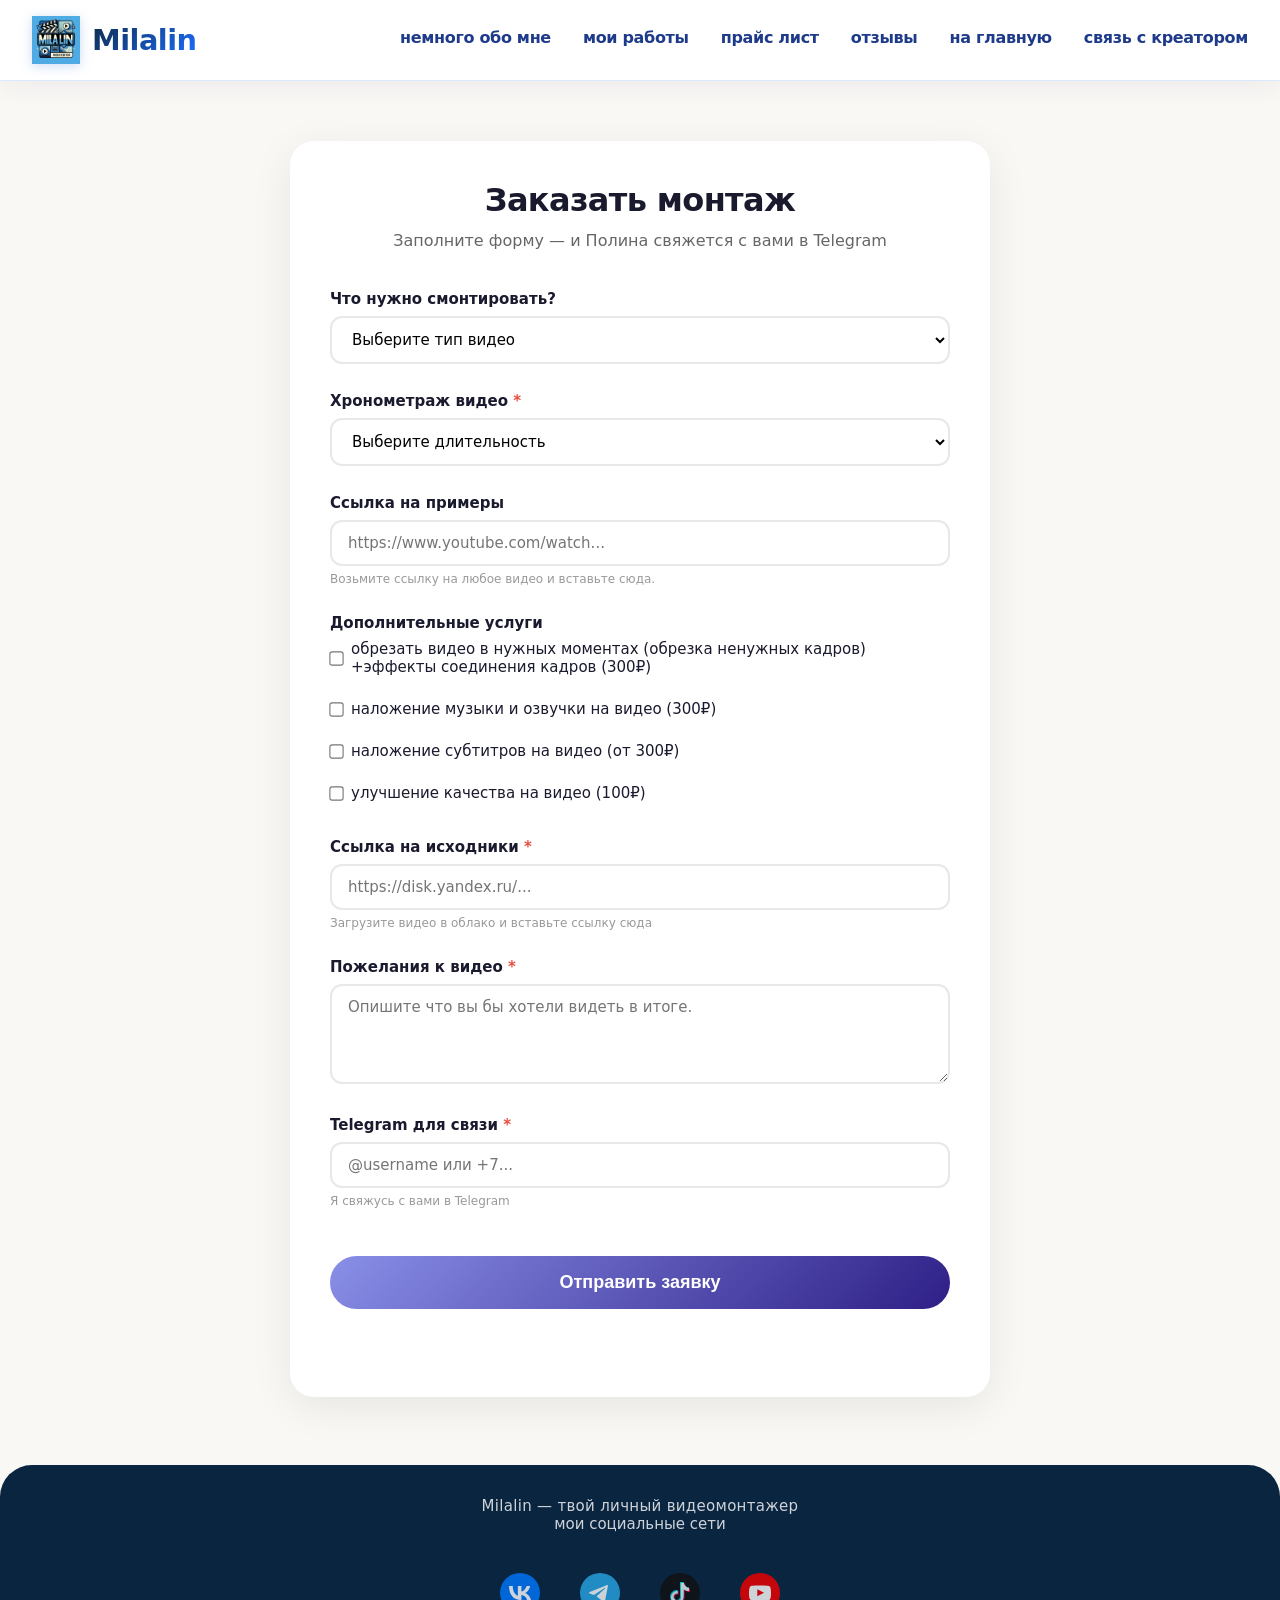
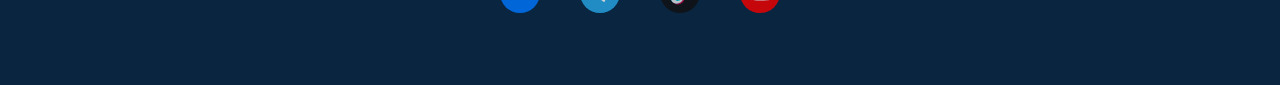
==== order.html @ e3a6c9cb "Update order.html" ====
<!DOCTYPE html>
<html lang="ru">
<head>
    <meta charset="UTF-8">
    <meta name="viewport" content="width=device-width, initial-scale=1.0">
    <title>Заказать монтаж</title>
    <link rel="stylesheet" href="css/style.css">
</head>
<body class="page-order">
    <header>
        <div class="mainHead">
            <div class="logo">
                <div class="logoImg">
                    <img src="css/img/лого.png" alt="Milalin logo">
                </div>
                <div class="logoTxt">
                    <h1>Milalin</h1>
                </div>
            </div>  
            <div class="nav">
                <div class="abMe">
                    <h3>немного обо мне</h3>
                    <ul>
                        <li>обо мне</li>
                        <li>ведение соц. сетей</li>
                        <li>монтаж рилсов</li>
                        <li>монтаж длинных видео</li>
                    </ul>
                </div>
                <div class="myWorks">
                    <h3>мои работы</h3>
                </div>
                <div class="price">
                    <h3>прайс лист</h3>
                    <ul>
                        <li>длинные видео</li>
                        <li>короткие видео</li>
                        <li>наложение субтитров и обрезка</li>
                        <li>тарифы</li>
                    </ul>
                </div>
                <div class="review">
                    <h3>отзывы</h3>
                </div>
                <div class="order">
                   <h3><a href="index.html">на главную</a></h3>
                </div>
                <div class="myCocial">
                    <h3>связь с креатором</h3>
                </div>
            </div>
        </div>
    </header>

    <main class="mainBody order-page">
        <div class="order-container">
            <h1 class="order-title">Заказать монтаж</h1>
            <p class="order-subtitle">Заполните форму — и Полина свяжется с вами в Telegram</p>

            <form id="orderForm" class="order-form" action="https://formsubmit.co/videng_poli@mail.ru" method="POST">

                <input type="hidden" name="_subject" value="Новая заявка на монтаж!">
                <input type="hidden" name="_captcha" value="false">
                <input type="hidden" name="_template" value="table">
                <input type="hidden" name="_next" value="https://paozka.github.io/milalin/order.html">

                <div class="form-group">
                    <label>Что нужно смонтировать? <span class="required"></span></label>
                    <select name="Тип услуги" id="serviceType" required>
                        <option value="">Выберите тип видео</option>
                        <option value="Reels / Shorts / TikTok">Reels / Shorts / TikTok (от 400₽)</option>
                        <option value="YouTube видео / влог">YouTube видео / влог (от 900₽)</option>
                        <option value="Корпоративный ролик">Корпоративный ролик (от 1000₽)</option>
                        <option value="Индивидуальный ролик">Индивидуальный ролик</option>
                    </select>
                </div>
                <div class="form-group">
                    <label>Хронометраж видео <span class="required">*</span></label>
                    <select name="Хронометраж" id="duration" required>
                        <option value="">Выберите длительность</option>
                        <option value="до 1 минуты">до 1 минуты</option>
                        <option value="1-3 минуты">1-3 минуты</option>
                        <option value="3-10 минут">3-10 минут</option>
                        <option value="больше 10 минут">больше 10 минут</option>
                    </select>
                </div>

                <div class="form-group">
                    <label>Ссылка на примеры </label>
                    <input type="url" name="Ссылка на файлы" id="fileLink" placeholder="https://www.youtube.com/watch...">
                    <small>Возьмите ссылку на любое видео и вставьте сюда.</small>
                </div>

                <div class="form-group">
                    <label>Дополнительные услуги</label>
                    <div class="checkbox-group">
                        <label><input type="checkbox" name="Доп услуги[]" value="обрезка (300₽)">  обрезать видео в нужных моментах (обрезка ненужных кадров) +эффекты соединения кадров (300₽)</label>
                        <label><input type="checkbox" name="Доп услуги[]" value="наложение музыки (300₽)"> наложение музыки и озвучки на видео (300₽)</label>
                        <label><input type="checkbox" name="Доп услуги[]" value="наложение субтитров (300₽)"> наложение субтитров на видео (от 300₽)</label>
                        <label><input type="checkbox" name="Доп услуги[]" value="улучшение качества (100₽)"> улучшение качества на видео (100₽)</label>
                    </div>
                </div>

                <div class="form-group">
                    <label>Ссылка на исходники <span class="required">*</span></label>
                    <input type="url" name="Ссылка на файлы" id="fileLink" placeholder="https://disk.yandex.ru/..." required>
                    <small>Загрузите видео в облако и вставьте ссылку сюда</small>
                </div>

                <div class="form-group">
                    <label>Пожелания к видео <span class="required">*</span></label>
                    <textarea name="Комментарий" id="comment" rows="4" placeholder="Опишите что вы бы хотели видеть в итоге." required></textarea>
                </div>

                <div class="form-group">
                    <label>Telegram для связи <span class="required">*</span></label>
                    <input type="text" name="Telegram клиента" id="contact" placeholder="@username или +7..." required>
                    <small>Я свяжусь с вами в Telegram</small>
                </div>

                <button type="submit" class="submit-btn">Отправить заявку</button>
            </form>

            <div id="formStatus" class="form-status"></div>
        </div>
    </main>

    <footer>
        <div class="mainFooter">
            <div class="footerImgs">
                <p>мои социальные сети</p>
                <div class="links">
                    <a href="https://vk.ru/videng_poli"><img src="css/img/вк.svg" alt=""></a>
                    <a href="https://t.me/videng_Poli"><img src="css/img/телеграм.svg" alt=""></a>
                    <a href="https://www.tiktok.com/@linochka.mi?_t=ZS-8zkeqU28EJF&_r=1"><img src="css/img/тик ток.svg" alt=""></a>
                    <a href="https://www.youtube.com/@linochka_mi"><img src="css/img/ютуб.svg" alt=""></a>
                </div>
            </div>
        </div>
    </footer>

    <div class="scroll-top" id="scrollTopBtn">↑</div>

    <script src="js/index.js"></script>
    <script src="js/order.js"></script>
</body>
</html>
---- css/style.css ----
* {
    margin: 0px;
    padding: 0px;
    box-sizing: border-box;
}

body {
    font-family: 'Inter', system-ui, -apple-system, 'Segoe UI', Roboto, 'Helvetica Neue', sans-serif;
    background: linear-gradient(145deg, #f0f7ff 0%, #ffffff 100%);
    color: #0a2b4e;
    scroll-behavior: smooth;
}

h1, h2, h3, h4 {
    font-weight: 600;
    letter-spacing: -0.02em;
}

ul, li {
    list-style: none;
}

img {
    max-width: 100%;
    display: block;
}

a {
    text-decoration: none;
    color: inherit;
}

header {
    background: rgba(255, 255, 255, 0.96);
    backdrop-filter: blur(10px);
    box-shadow: 0px 8px 20px rgba(0, 30, 60, 0.05);
    position: sticky;
    top: 0px;
    z-index: 100;
    border-bottom: 1px solid rgba(0, 112, 243, 0.15);
}

.mainHead {
    max-width: 1400px;
    margin: 0px auto;
    padding: 16px 32px;
    display: flex;
    align-items: center;
    justify-content: space-between;
    flex-wrap: wrap;
    gap: 24px;
}

.logo {
    display: flex;
    align-items: center;
    gap: 12px;
}

.logoImg img {
    width: 48px;
    height: 48px;
    object-fit: contain;
    filter: drop-shadow(0px 2px 6px rgba(0, 80, 200, 0.2));
}

.logoTxt h1 {
    font-size: 28.8px;
    background: linear-gradient(135deg, #0f2b4d, #1a6eff);
    background-clip: text;
    -webkit-background-clip: text;
    color: transparent;
    letter-spacing: -0.5px;
}

.nav {
    display: flex;
    flex-wrap: wrap;
    gap: 32px;
    align-items: baseline;
}

.nav > div {
    cursor: pointer;
    transition: all 0.2s;
    position: relative;
}

.nav h3 {
    font-size: 16px;
    font-weight: 600;
    color: #1e3a8a;
    border-bottom: 2px solid transparent;
    transition: 0.2s;
    padding-bottom: 4px;
}

.nav h3:hover {
    border-bottom-color: #1a6eff;
    color: #0f52ba;
}

.nav ul {
    position: absolute;
    top: 130%;
    left: 0px;
    background: white;
    min-width: 200px;
    border-radius: 20px;
    box-shadow: 0px 20px 35px -12px rgba(0, 0, 0, 0.1);
    padding: 12.8px 0px;
    opacity: 0;
    visibility: hidden;
    transform: translateY(-8px);
    transition: 0.2s ease;
    z-index: 50;
    border: 1px solid rgba(0, 112, 243, 0.2);
    backdrop-filter: blur(4px);
}

.nav > div:hover ul {
    opacity: 1;
    visibility: visible;
    transform: translateY(0px);
}

.nav ul li {
    padding: 8px 19.2px;
    font-size: 14.4px;
    color: #1e293b;
    transition: 0.1s;
}

.nav ul li:hover {
    background: #eef4ff;
    color: #1a6eff;
    font-weight: 500;
}

.mainBody {
    max-width: 1400px;
    margin: 0px auto;
    padding: 32px 32px 48px;
}

.abMeInf {
    display: grid;
    grid-template-columns: repeat(auto-fit, minmax(280px, 1fr));
    gap: 32px;
    margin-bottom: 80px;
}

.abMeInf > div {
    background: rgba(255, 255, 255, 0.85);
    backdrop-filter: blur(2px);
    border-radius: 32px;
    padding: 28.8px;
    box-shadow: 0px 15px 35px -12px rgba(0, 50, 100, 0.08);
    transition: all 0.3s;
    border: 1px solid rgba(26, 110, 255, 0.2);
}

.abMeInf > div:hover {
    transform: translateY(-6px);
    border-color: rgba(26, 110, 255, 0.5);
    box-shadow: 0px 25px 40px -14px rgba(26, 110, 255, 0.2);
}

.abMeh2 h2 {
    font-size: 27.2px;
    background: linear-gradient(120deg, #0a2b4e, #2b6ef0);
    background-clip: text;
    -webkit-background-clip: text;
    color: transparent;
    margin-bottom: 16px;
    border-left: 5px solid #1a6eff;
    padding-left: 16px;
}

.content p {
    line-height: 1.5;
    color: #1e2f44;
    font-weight: 400;
}

.myWorksInf {
    background: linear-gradient(135deg, #eef2ff, #ffffff);
    border-radius: 40px;
    padding: 32px;
    margin: 48px 0px;
    text-align: center;
    border: 1px solid #cbdffc;
    box-shadow: 0px 12px 25px -10px rgba(0, 0, 0, 0.05);
}

.myWorksInf::before {
    content: "Мои работы (портфолио)";
    font-size: 32px;
    font-weight: 700;
    display: block;
    color: #1e3a8a;
    margin-bottom: 16px;
}

.myWorksInf::after {
    content: "Монтаж Reels | Vlog | Коммерция | Креатив";
    display: block;
    font-size: 17.6px;
    color: #2c5282;
    letter-spacing: -0.2px;
}

.priceInf {
    display: flex;
    flex-direction: column;
    gap: 40px;
    margin: 64px 0px;
}

.priceLong ul, .priceShort ul, .priceProcessing ul {
    display: flex;
    flex-wrap: wrap;
    gap: 16px;
    justify-content: flex-start;
}

.priceLong li, .priceShort li, .priceProcessing li {
    background: white;
    border-radius: 60px;
    padding: 11.2px 22.4px;
    font-weight: 500;
    box-shadow: 0px 3px 10px rgba(0, 0, 0, 0.02);
    border: 1px solid #d9e9ff;
    color: #0f2b4d;
    transition: 0.2s;
}

.priceLong li:hover, .priceShort li:hover, .priceProcessing li:hover {
    background: #eef4ff;
    border-color: #1a6eff;
    transform: scale(1.02);
}

.rate {
    display: grid;
    grid-template-columns: repeat(auto-fit, minmax(260px, 1fr));
    gap: 32px;
    margin-top: 32px;
}

.rate > div {
    background: #ffffffdd;
    backdrop-filter: blur(4px);
    border-radius: 32px;
    padding: 28.8px;
    transition: all 0.25s;
    border: 1px solid #cde3ff;
    box-shadow: 0px 12px 24px -16px rgba(0, 0, 0, 0.1);
}

.rate > div:hover {
    transform: scale(1.02);
    border-color: #2b6ef0;
    background: white;
}

.rate h2 {
    font-size: 30.4px;
    text-transform: uppercase;
    background: linear-gradient(125deg, #1e3a8a, #3b82f6);
    background-clip: text;
    -webkit-background-clip: text;
    color: transparent;
    margin-bottom: 19.2px;
    letter-spacing: -0.5px;
}

.rate ul li {
    margin-bottom: 12px;
    font-size: 14.4px;
    padding-left: 24px;
    position: relative;
    line-height: 1.4;
}

.rate ul li::before {
    content: "▹";
    position: absolute;
    left: 0px;
    color: #1a6eff;
    font-weight: bold;
}

.reviewInf {
    background: #f8fcff;
    border-radius: 32px;
    padding: 32px;
    text-align: center;
    margin-top: 48px;
    border: 1px dashed #3b82f6;
}

.reviewInf h3 {
    font-size: 28.8px;
    color: #0f2b4d;
}

.mainFooter {
    background: #0a2540;
    margin-top: 48px;
    padding: 32px;
    border-radius: 32px 32px 0px 0px;
    text-align: center;
    color: white;
}

.footerImgs {
    font-size: 15px;
    opacity: 0.8;
}

.links{
    padding: 20px;
    display: flex;
    justify-content: center ;
    
}
.links a {
    margin: 20px;
}

.footerImgs::before {
    content: "Milalin — твой личный видеомонтажер";
    letter-spacing: 0.3px;
}

#reviewSlider {
    margin-top: 16px;
    font-style: italic;
    background: #ffffffaa;
    border-radius: 28px;
    padding: 16px;
}

#nextReviewBtn {
    background: #1a6eff;
    border: none;
    color: white;
    padding: 8px 22.4px;
    border-radius: 40px;
    margin-top: 16px;
    cursor: pointer;
    font-weight: 600;
    transition: 0.2s;
}

#nextReviewBtn:hover {
    background: #0f52ba;
    transform: scale(1.02);
}

.mainFooter {
    margin-top: 8px;
    font-size: 12.8px;
}

@media (max-width: 780px) {
    .mainHead {
        flex-direction: column;
        align-items: center;
    }
    .nav {
        justify-content: center;
        gap: 16px;
    }
    .abMeInf {
        grid-template-columns: 1fr;
    }
    .rate {
        grid-template-columns: 1fr;
    }
}

.scroll-top {
    position: fixed;
    bottom: 32px;
    right: 32px;
    background: #1a6eff;
    color: white;
    width: 48px;
    height: 48px;
    border-radius: 60px;
    display: flex;
    align-items: center;
    justify-content: center;
    cursor: pointer;
    box-shadow: 0px 8px 20px rgba(26, 110, 255, 0.3);
    transition: 0.2s;
    opacity: 0;
    visibility: hidden;
    z-index: 99;
    border: none;
    font-size: 22.4px;
}

.scroll-top.show {
    opacity: 1;
    visibility: visible;
}

.scroll-top:hover {
    background: #0f52ba;
    transform: translateY(-3px);
}

.myCocial h3 {
    cursor: pointer;
}


.reviewsGallery {
    position: relative;
    max-width: 500px;
    margin: 24px auto 0px;
    min-height: 400px;
}

.reviewCard {
    display: none;
    animation: fadeIn 0.3s ease;
}

.reviewCard.active {
    display: block;
}

.reviewCard img {
    width: 100%;
    max-width: 450px;
    margin: 0px auto;
    border-radius: 24px;
    box-shadow: 0px 12px 28px rgba(0, 0, 0, 0.12);
    background: white;
    object-fit: contain;
}

.reviewAuthor {
    text-align: center;
    margin-top: 16px;
    font-weight: 500;
    color: #1e3a8a;
    font-size: 14px;
}

.galleryControls {
    display: flex;
    align-items: center;
    justify-content: center;
    gap: 24px;
    margin-top: 24px;
    flex-wrap: wrap;
}

.galleryBtn {
    background: #1a6eff;
    border: none;
    color: white;
    padding: 10px 24px;
    border-radius: 40px;
    cursor: pointer;
    font-weight: 600;
    transition: 0.2s;
    font-size: 14px;
}

.galleryBtn:hover {
    background: #0f52ba;
    transform: scale(1.02);
}

.galleryDots {
    display: flex;
    gap: 12px;
}

.dot {
    width: 10px;
    height: 10px;
    border-radius: 50%;
    background: #cbd5e1;
    cursor: pointer;
    transition: 0.2s;
}

.dot.active {
    background: #1a6eff;
    width: 24px;
    border-radius: 10px;
}

.dot:hover {
    background: #3b82f6;
}

@keyframes fadeIn {
    from {
        opacity: 0;
        transform: translateX(20px);
    }
    to {
        opacity: 1;
        transform: translateX(0px);
    }
}

@media (max-width: 580px) {
    .reviewCard img {
        max-width: 100%;
    }
    .reviewsGallery {
        max-width: 100%;
    }
}
.page-order {
    background: #faf8f5;
}

.order-page {
    padding: 60px 20px;
}

.order-container {
    max-width: 700px;
    margin: 0 auto;
    background: white;
    border-radius: 24px;
    padding: 40px;
    box-shadow: 0 10px 40px rgba(0,0,0,0.08);
}

.order-title {
    font-size: 32px;
    text-align: center;
    margin-bottom: 12px;
    color: #1a1a2e;
}

.order-subtitle {
    text-align: center;
    color: #666;
    margin-bottom: 40px;
    font-size: 16px;
}

.order-form .form-group {
    margin-bottom: 28px;
}

.order-form label {
    display: block;
    font-weight: 600;
    margin-bottom: 8px;
    color: #1a1a2e;
    font-size: 15px;
}

.order-form .required {
    color: #e74c3c;
}

.order-form select,
.order-form input,
.order-form textarea {
    width: 100%;
    padding: 12px 16px;
    border: 2px solid #e8e8e8;
    border-radius: 12px;
    font-size: 15px;
    transition: all 0.3s ease;
    font-family: inherit;
    background: white;
}

.order-form select:focus,
.order-form input:focus,
.order-form textarea:focus {
    outline: none;
    border-color: #a0badc;
    box-shadow: 0 0 0 3px rgba(161, 160, 220, 0.1);
}

.order-form textarea {
    resize: vertical;
    min-height: 100px;
}

.checkbox-group {
    display: flex;
    flex-wrap: wrap;
    gap: 16px;
    margin-top: 8px;
}

.checkbox-group label {
    display: flex;
    align-items: center;
    gap: 8px;
    font-weight: normal;
    cursor: pointer;
}

.checkbox-group input[type="checkbox"] {
    width: auto;
    transform: scale(1.1);
    cursor: pointer;
}

.order-form small {
    display: block;
    margin-top: 6px;
    font-size: 12px;
    color: #999;
}

.submit-btn {
    width: 100%;
    padding: 16px;
    background: linear-gradient(135deg, #898fe7 0%, #2e1f86 100%);
    color: white;
    border: none;
    border-radius: 40px;
    font-size: 18px;
    font-weight: bold;
    cursor: pointer;
    transition: all 0.3s ease;
    margin-top: 20px;
}

.submit-btn:hover {
    transform: translateY(-2px);
    box-shadow: 0 10px 20px rgba(201,160,220,0.3);
}

.submit-btn:disabled {
    opacity: 0.6;
    transform: none;
}

.form-status {
    margin-top: 20px;
    padding: 14px;
    border-radius: 12px;
    text-align: center;
    font-size: 14px;
}

.form-status.success {
    background: #d4edda;
    color: #155724;
    border: 1px solid #c3e6cb;
}

.form-status.error {
    background: #f8d7da;
    color: #721c24;
    border: 1px solid #f5c6cb;
}

@media (max-width: 768px) {
    .order-container {
        padding: 24px;
        margin: 0 16px;
    }
    
    .order-title {
        font-size: 24px;
    }
    
    .checkbox-group {
        flex-direction: column;
        gap: 8px;
    }
    
    .submit-btn {
        padding: 14px;
        font-size: 16px;
    }
}
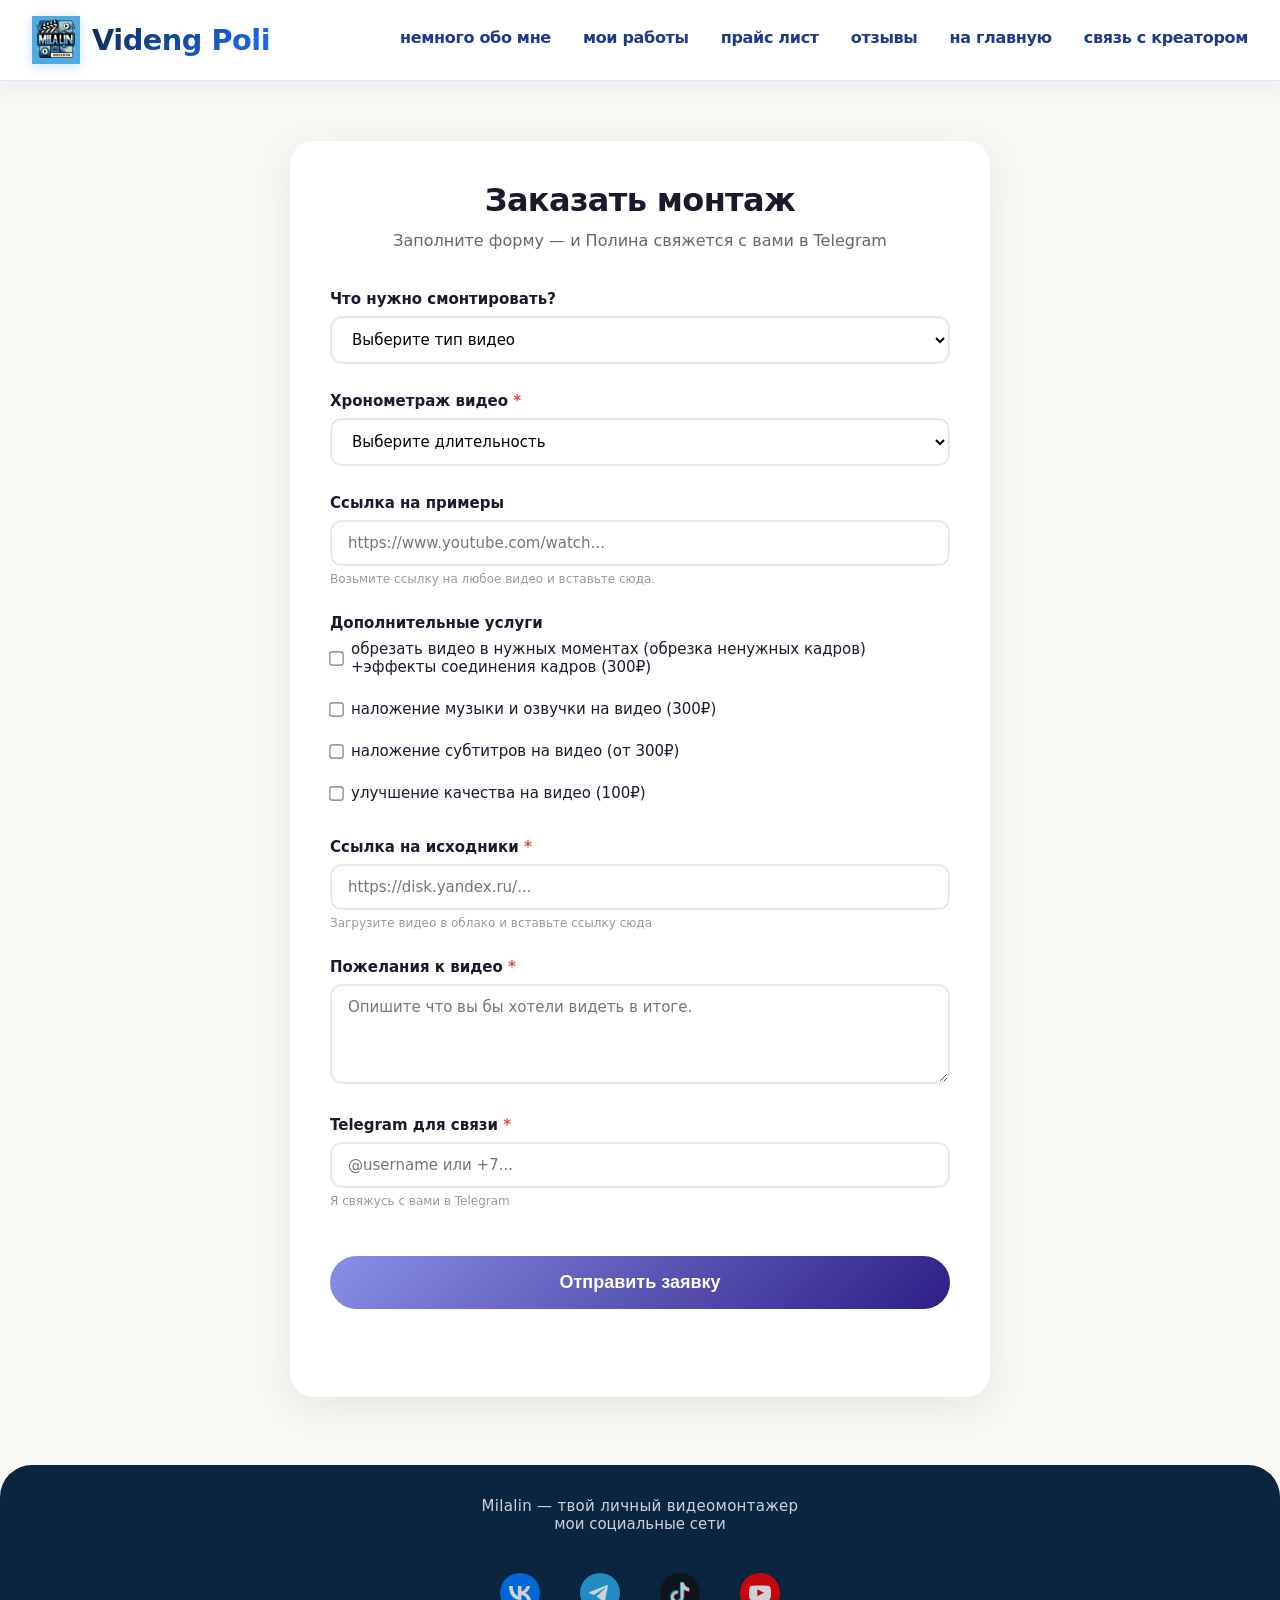
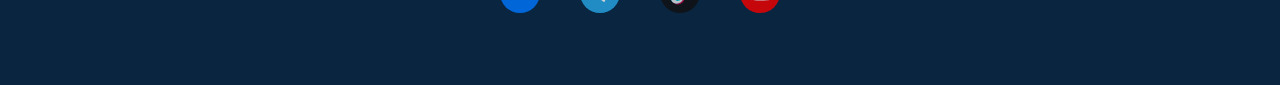
==== commit 2d2719f8: "Update order.html" ====
--- a/order.html
+++ b/order.html
@@ -14,7 +14,7 @@
                     <img src="css/img/лого.png" alt="Milalin logo">
                 </div>
                 <div class="logoTxt">
-                    <h1>Milalin</h1>
+                    <h1>Videng Poli</h1>
                 </div>
             </div>  
             <div class="nav">
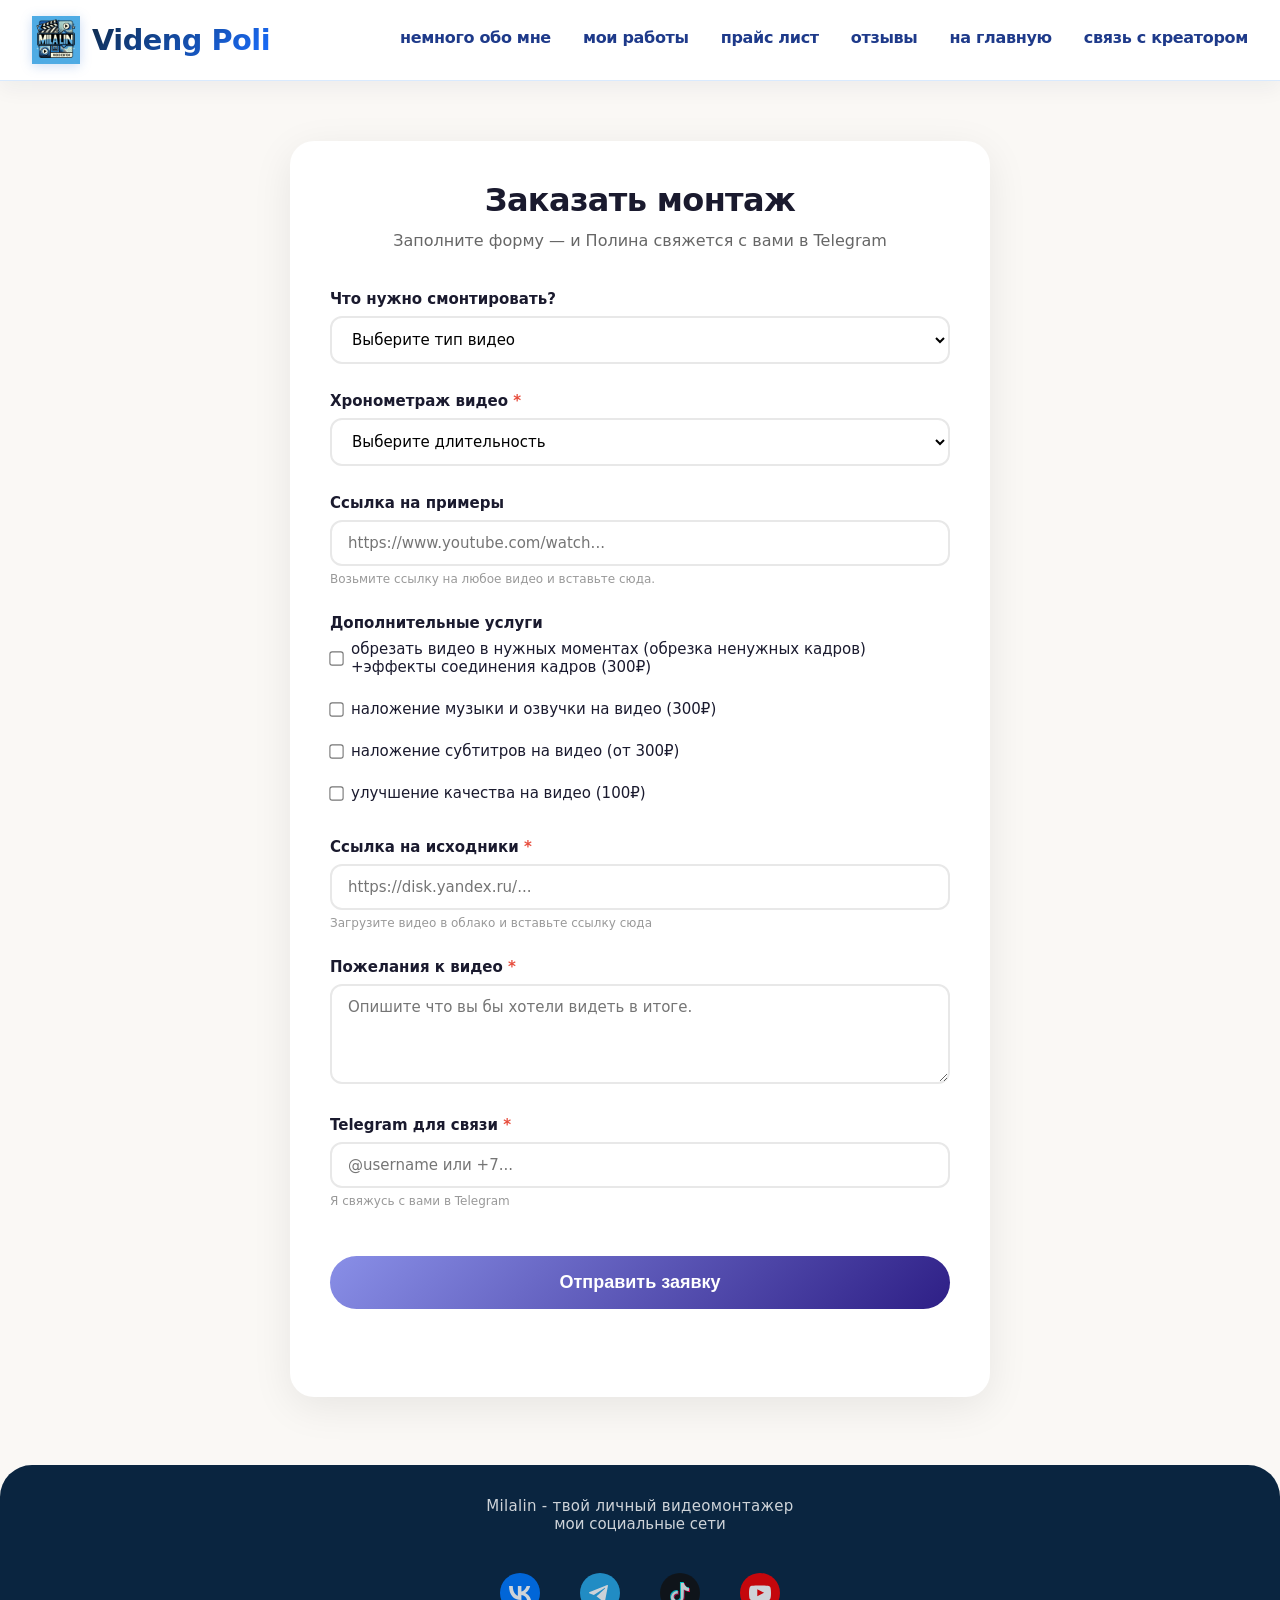
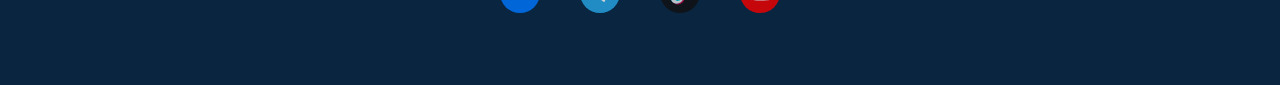
==== commit 7d6229da: "Update order.html" ====
--- a/order.html
+++ b/order.html
@@ -10,15 +10,15 @@
     <header>
         <div class="mainHead">
             <div class="logo">
-                <div class="logoImg">
-                    <img src="css/img/лого.png" alt="Milalin logo">
+                 <div class="logoImg">
+                    <a href="index.html"><img src="css/img/лого.png" alt="Milalin logo"></a>
                 </div>
                 <div class="logoTxt">
-                    <h1>Videng Poli</h1>
+                    <a href="index.html"><h1>Videng Poli</h1></a>
                 </div>
             </div>  
             <div class="nav">
-                <div class="abMe">
+                <a href="index.html"><div class="abMe">
                     <h3>немного обо мне</h3>
                     <ul>
                         <li>обо мне</li>
@@ -26,11 +26,11 @@
                         <li>монтаж рилсов</li>
                         <li>монтаж длинных видео</li>
                     </ul>
-                </div>
-                <div class="myWorks">
+                </div></a>
+                <a href="index.html"><div class="myWorks">
                     <h3>мои работы</h3>
-                </div>
-                <div class="price">
+                </div></a>
+                <a href="index.html"><div class="price">
                     <h3>прайс лист</h3>
                     <ul>
                         <li>длинные видео</li>
@@ -38,13 +38,13 @@
                         <li>наложение субтитров и обрезка</li>
                         <li>тарифы</li>
                     </ul>
-                </div>
-                <div class="review">
+                </div></a>
+                <a href="index.html"><div class="review">
                     <h3>отзывы</h3>
-                </div>
-                <div class="order">
-                   <h3><a href="index.html">на главную</a></h3>
-                </div>
+                </div></a>
+                <a href="index.html"><div class="order">
+                    <h3>на главную</h3>
+                </div></a>
                 <div class="myCocial">
                     <h3>связь с креатором</h3>
                 </div>
@@ -141,7 +141,9 @@
 
     <div class="scroll-top" id="scrollTopBtn">↑</div>
 
-    <script src="js/index.js"></script>
-    <script src="js/order.js"></script>
+    
+    
 </body>
+<script src="js/order.js"></script>
+<script src="js/index.js"></script>
 </html>
--- a/css/style.css
+++ b/css/style.css
@@ -3,7 +3,6 @@
     padding: 0px;
     box-sizing: border-box;
 }
-
 body {
     font-family: 'Inter', system-ui, -apple-system, 'Segoe UI', Roboto, 'Helvetica Neue', sans-serif;
     background: linear-gradient(145deg, #f0f7ff 0%, #ffffff 100%);
@@ -330,7 +329,7 @@
 }
 
 .footerImgs::before {
-    content: "Milalin — твой личный видеомонтажер";
+    content: "Milalin - твой личный видеомонтажер";
     letter-spacing: 0.3px;
 }
 
@@ -685,4 +684,4 @@
         padding: 14px;
         font-size: 16px;
     }
-}+}
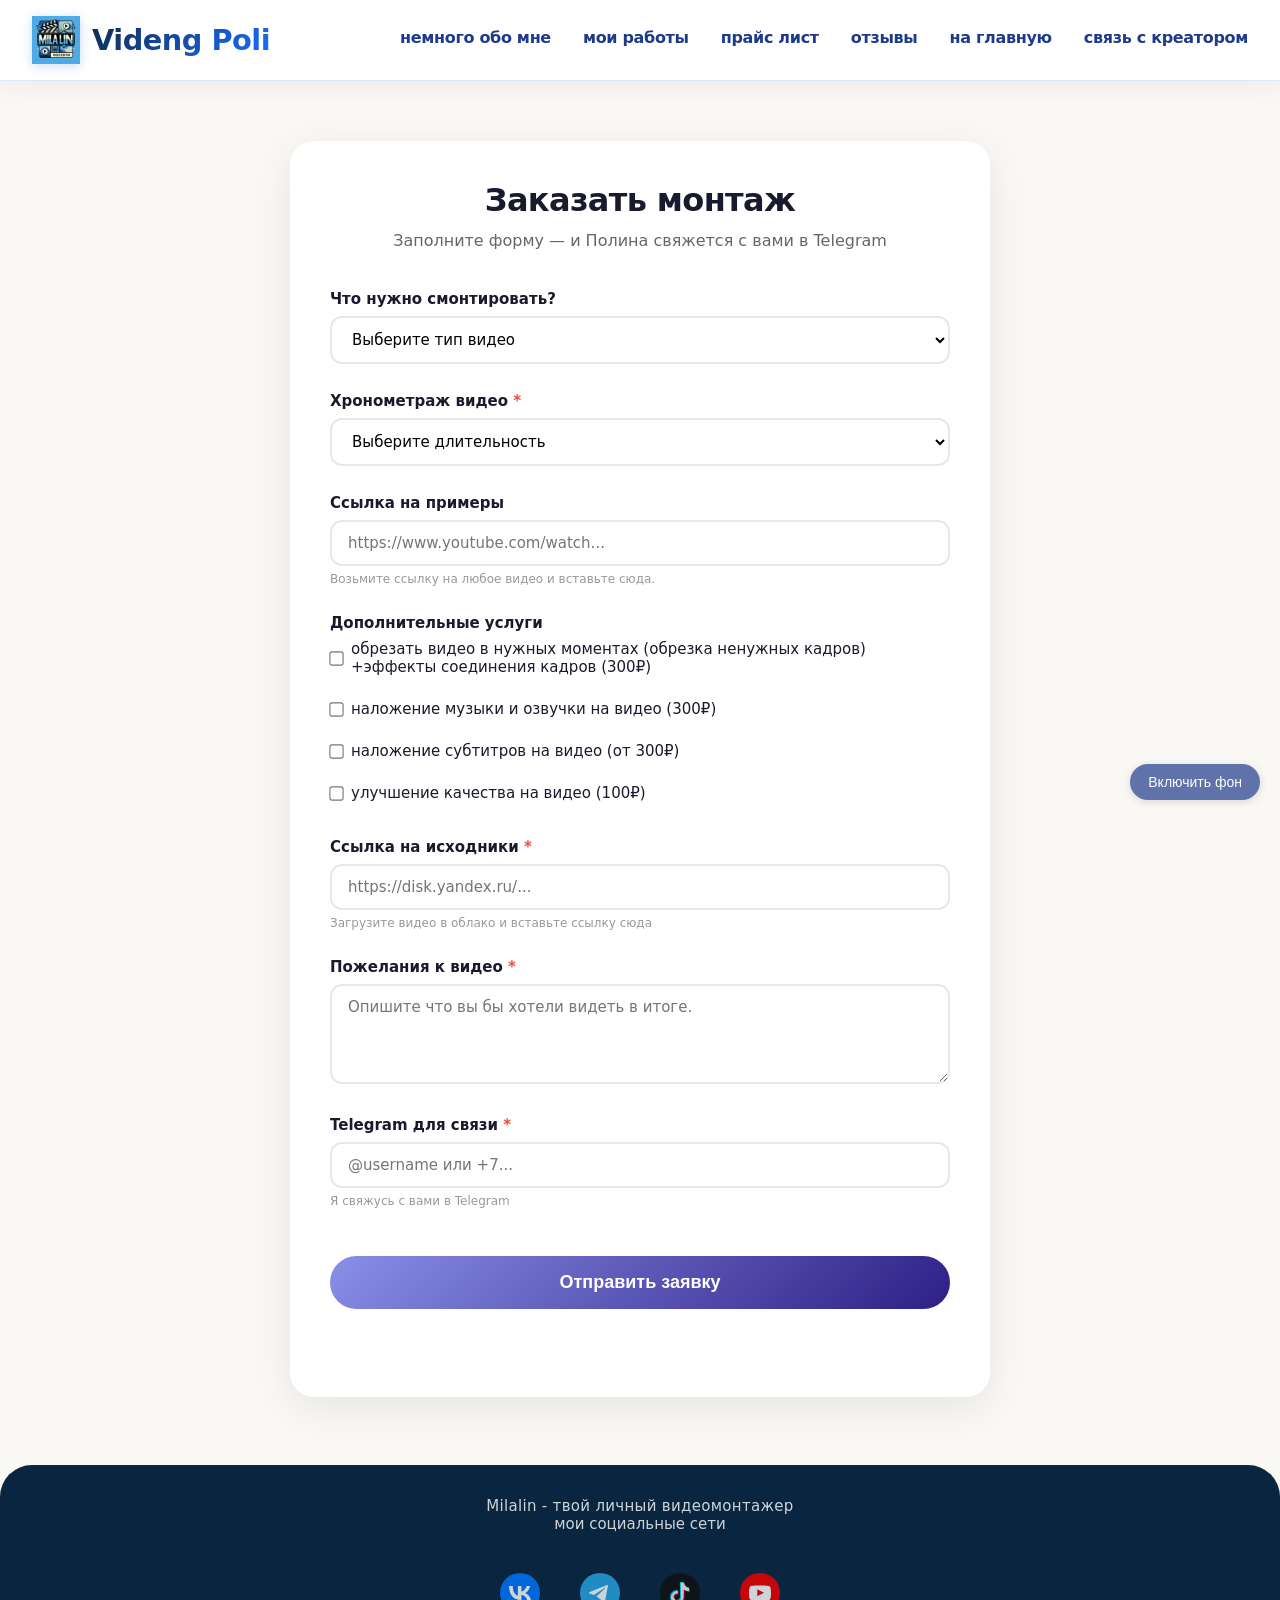
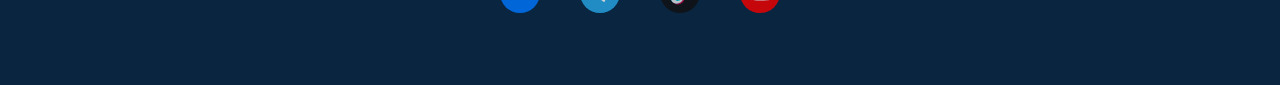
==== commit f2439a86: "Update order.html" ====
--- a/order.html
+++ b/order.html
@@ -140,7 +140,7 @@
     </footer>
 
     <div class="scroll-top" id="scrollTopBtn">↑</div>
-
+    <button id="musicToggleBtn" class="music-toggle">Включить фон</button>
     
     
 </body>
--- a/css/style.css
+++ b/css/style.css
@@ -183,30 +183,167 @@
 }
 
 .myWorksInf {
-    background: linear-gradient(135deg, #eef2ff, #ffffff);
+    background-color: #eef2ff;
     border-radius: 40px;
-    padding: 32px;
+    padding: 40px 32px;
     margin: 48px 0px;
+}
+
+.portfolio-header {
     text-align: center;
-    border: 1px solid #cbdffc;
-    box-shadow: 0px 12px 25px -10px rgba(0, 0, 0, 0.05);
-}
-
-.myWorksInf::before {
-    content: "Мои работы (портфолио)";
-    font-size: 32px;
+    margin-bottom: 40px;
+}
+
+.portfolio-main-title {
+    font-size: 36px;
     font-weight: 700;
+    background: linear-gradient(135deg, #1e3a8a, #3b82f6);
+    background-clip: text;
+    -webkit-background-clip: text;
+    color: transparent;
+    margin-bottom: 8px;
+}
+
+.portfolio-subtitle {
+    font-size: 18px;
+    color: #4b5563;
+    letter-spacing: 1px;
+}
+
+.video-carousel {
+    position: relative;
+    display: flex;
+    align-items: center;
+    justify-content: center;
+    gap: 16px;
+}
+
+.carousel-container {
+    flex: 1;
+    overflow: hidden;
+    border-radius: 28px;
+    box-shadow: 0 20px 35px -10px rgba(0, 0, 0, 0.15);
+    background: #0a0a0a;
+}
+
+.carousel-track {
+    display: flex;
+    transition: transform 0.4s ease-in-out;
+}
+
+.carousel-slide {
+    flex: 0 0 100%;
+    min-width: 0;
+}
+
+.carousel-slide video {
+    width: 100%;
+    max-height: 500px;
+    object-fit: contain;
+    background: #000;
     display: block;
+}
+
+.slide-caption {
+    text-align: center;
+    padding: 16px;
+    background: linear-gradient(to top, rgba(0,0,0,0.7), transparent);
+    color: white;
+    font-size: 14px;
+    font-weight: 500;
+    margin-top: -48px;
+    position: relative;
+    z-index: 2;
+    pointer-events: none;
+}
+
+.carousel-btn {
+    width: 48px;
+    height: 48px;
+    border-radius: 60px;
+    background: white;
+    border: none;
+    font-size: 28px;
+    font-weight: bold;
+    cursor: pointer;
     color: #1e3a8a;
-    margin-bottom: 16px;
-}
-
-.myWorksInf::after {
-    content: "Монтаж Reels | Vlog | Коммерция | Креатив";
-    display: block;
-    font-size: 17.6px;
-    color: #2c5282;
-    letter-spacing: -0.2px;
+    transition: all 0.2s ease;
+    box-shadow: 0 4px 12px rgba(0, 0, 0, 0.1);
+    display: flex;
+    align-items: center;
+    justify-content: center;
+}
+
+.carousel-btn:hover {
+    background: #1e3a8a;
+    color: white;
+    transform: scale(1.05);
+    box-shadow: 0 6px 16px rgba(30, 58, 138, 0.3);
+}
+
+/* Точки (индикаторы) */
+.carousel-dots {
+    display: flex;
+    justify-content: center;
+    gap: 12px;
+    margin-top: 28px;
+}
+
+.dot {
+    width: 10px;
+    height: 10px;
+    border-radius: 50%;
+    background: #cbd5e1;
+    cursor: pointer;
+    transition: all 0.2s ease;
+}
+
+.dot.active {
+    width: 28px;
+    border-radius: 10px;
+    background: #1e3a8a;
+}
+
+.dot:hover {
+    background: #3b82f6;
+}
+
+@media (max-width: 768px) {
+    .carousel-btn {
+        width: 36px;
+        height: 36px;
+        font-size: 22px;
+    }
+    
+    .carousel-slide video {
+        max-height: 350px;
+    }
+    
+    .slide-caption {
+        font-size: 11px;
+        padding: 10px;
+        margin-top: -36px;
+    }
+    
+    .myWorksInf {
+        padding: 24px 16px;
+    }
+    
+    .portfolio-main-title {
+        font-size: 28px;
+    }
+}
+
+@media (max-width: 480px) {
+    .carousel-btn {
+        width: 30px;
+        height: 30px;
+        font-size: 18px;
+    }
+    
+    .carousel-slide video {
+        max-height: 250px;
+    }
 }
 
 .priceInf {
@@ -685,3 +822,24 @@
         font-size: 16px;
     }
 }
+.music-toggle {
+    position: fixed;
+    bottom: 100px;
+    right: 20px;
+    background: #1e3a8a;
+    color: white;
+    border: none;
+    border-radius: 40px;
+    padding: 10px 18px;
+    font-size: 14px;
+    cursor: pointer;
+    z-index: 99;
+    box-shadow: 0 2px 10px rgba(0,0,0,0.2);
+    opacity: 0.7;
+    transition: 0.2s;
+}
+
+.music-toggle:hover {
+    opacity: 1;
+    transform: scale(1.03);
+}
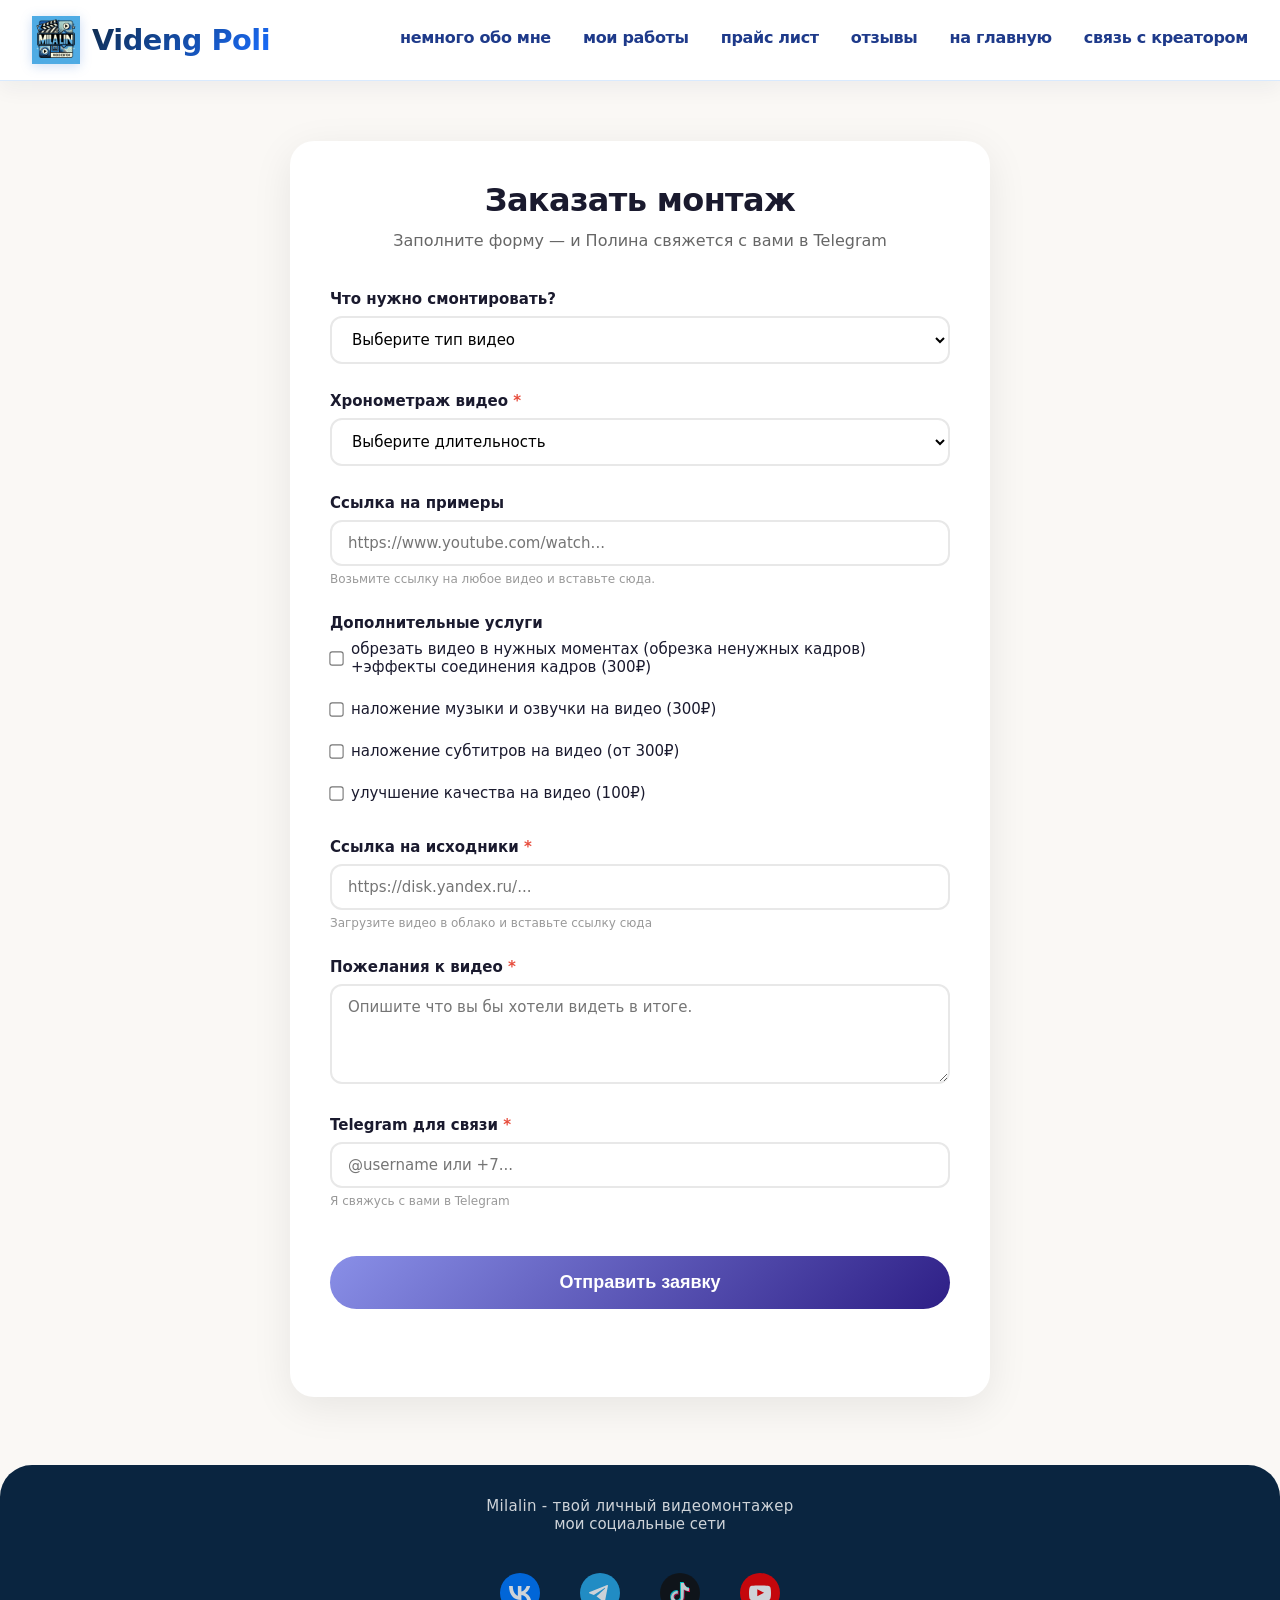
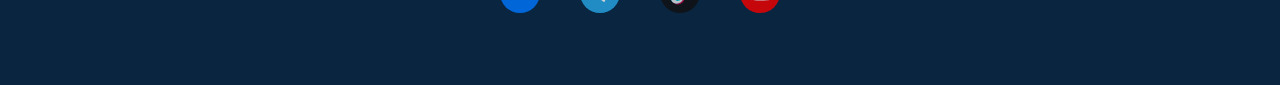
==== commit 20b0a31f: "Update order.html" ====
--- a/order.html
+++ b/order.html
@@ -140,7 +140,7 @@
     </footer>
 
     <div class="scroll-top" id="scrollTopBtn">↑</div>
-    <button id="musicToggleBtn" class="music-toggle">Включить фон</button>
+    
     
     
 </body>
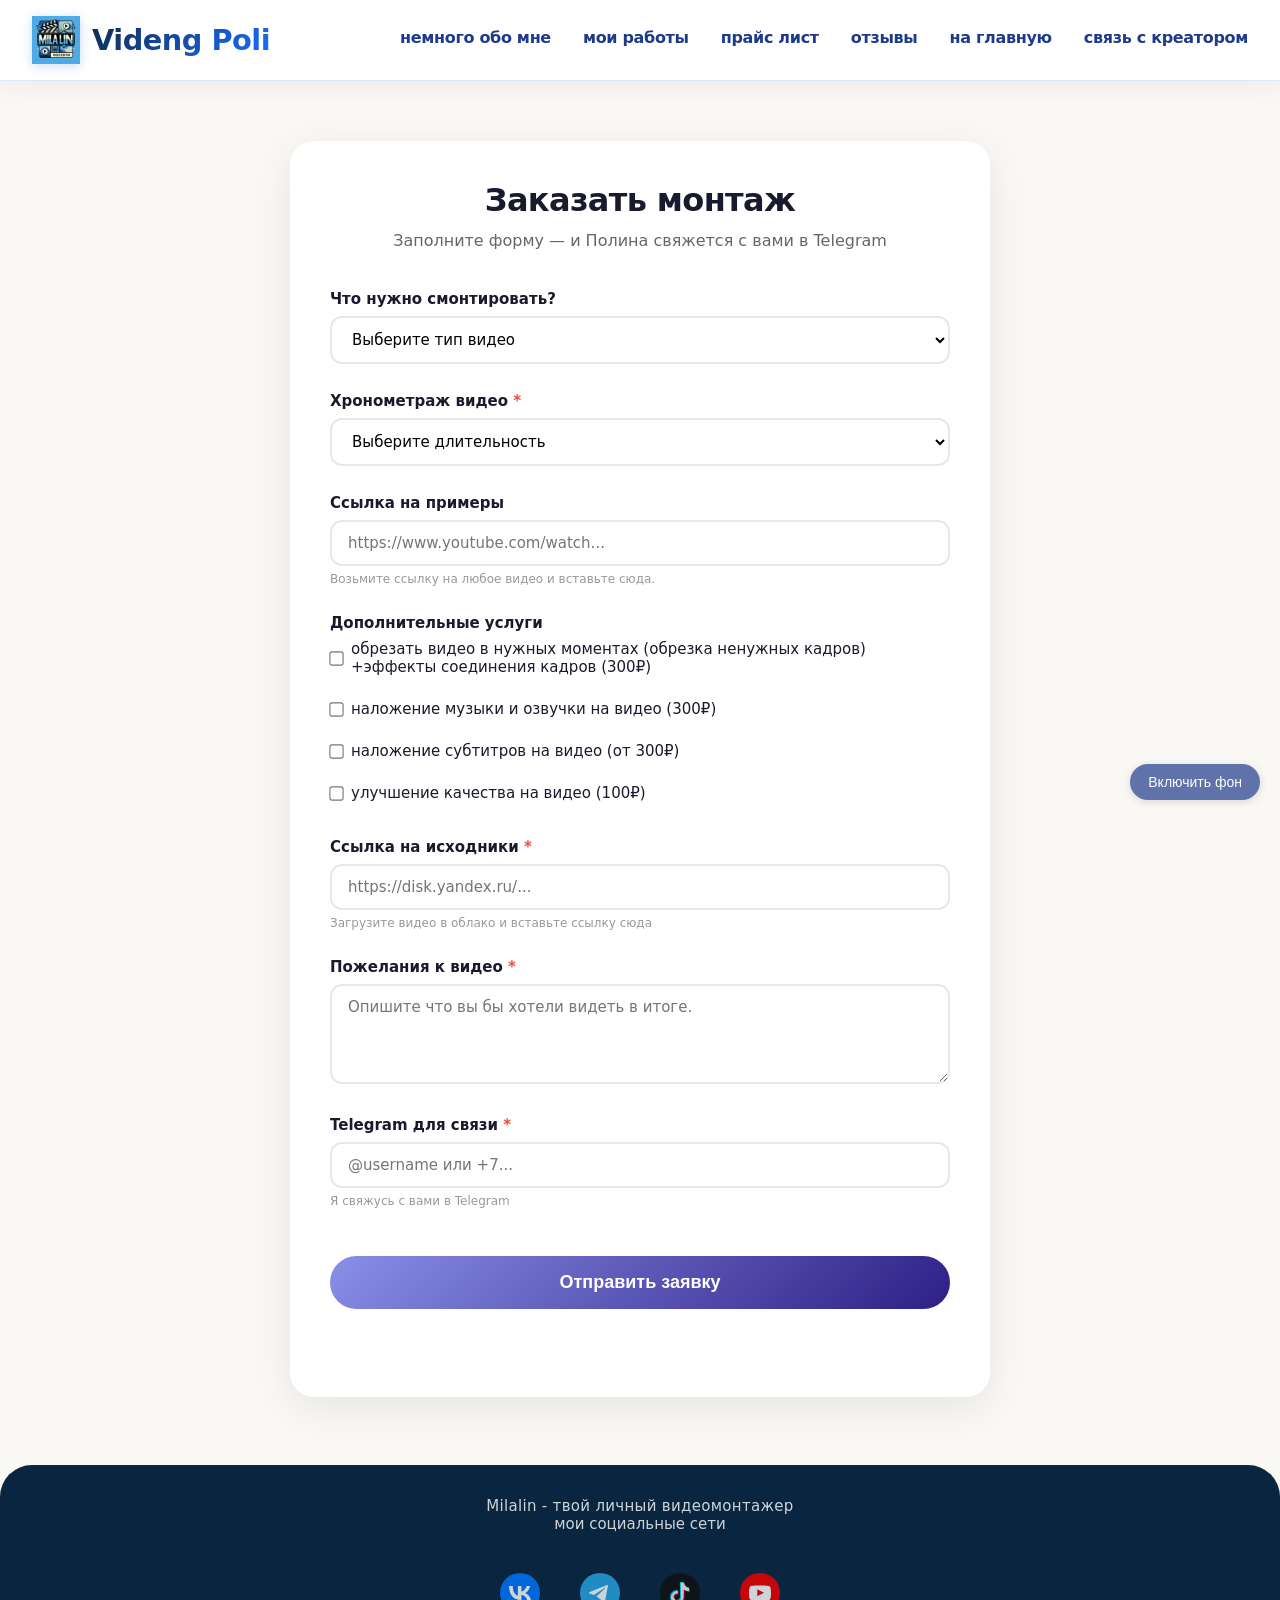
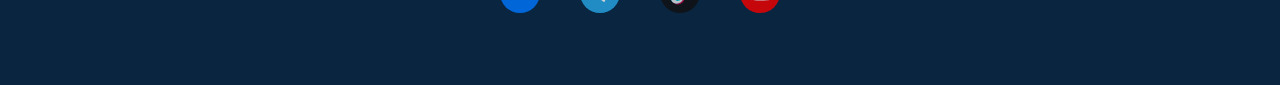
==== commit 5814d8a0: "Update order.html" ====
--- a/order.html
+++ b/order.html
@@ -137,6 +137,7 @@
                 </div>
             </div>
         </div>
+        <button id="musicToggleBtn" class="music-toggle">Включить фон</button>
     </footer>
 
     <div class="scroll-top" id="scrollTopBtn">↑</div>
